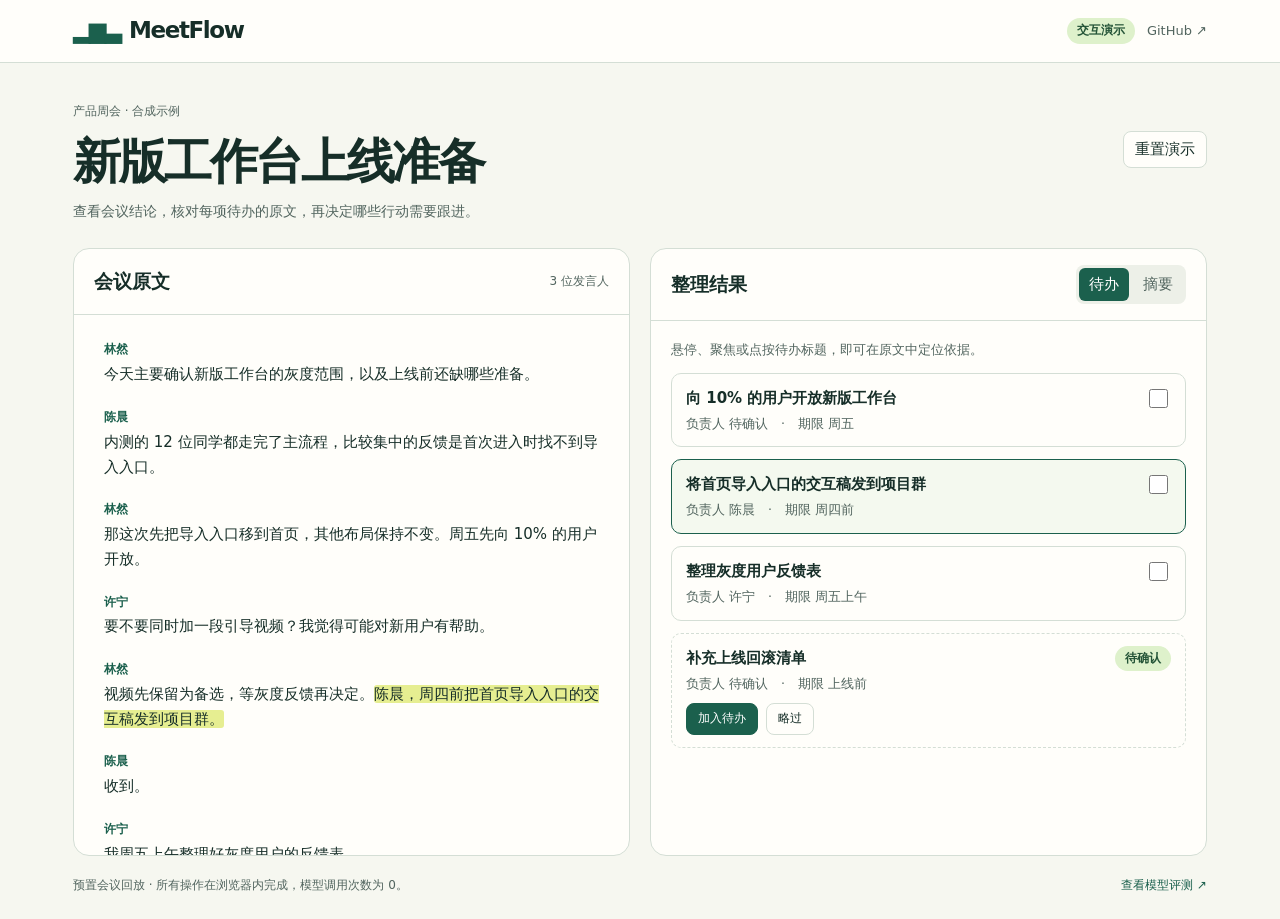
==== index.html @ 63479e6a "Publish MeetFlow AI workspace, interactive demo and model evaluation" ====
<!doctype html>
<html lang="zh-CN"><head><meta charset="utf-8"><meta name="viewport" content="width=device-width,initial-scale=1">
<meta http-equiv="Content-Security-Policy" content="default-src 'none'; style-src 'unsafe-inline'; script-src 'unsafe-inline'; connect-src 'none'; base-uri 'none'; form-action 'none'">
<title>MeetFlow · 会议工作台</title>
<style>
:root{--ink:#162e28;--sub:#52655f;--line:#d4ded5;--paper:#f6f7f0;--green:#1b604d;--mint:#def1cb;--white:#fffefa}
*{box-sizing:border-box}body{margin:0;background:var(--paper);color:var(--ink);font:15px/1.65 "Inter","Microsoft YaHei",system-ui,sans-serif}button,a{font:inherit}button{cursor:pointer}a{color:var(--green)}button:focus-visible,a:focus-visible{outline:3px solid #cf8a19;outline-offset:3px}
main,header>div{max-width:1230px;padding:0 clamp(16px,4vw,48px);margin:auto}header{border-bottom:1px solid var(--line);background:var(--white)}header>div,nav,.row,.head,.foot{display:flex;align-items:center;justify-content:space-between;gap:12px}header>div{height:62px}.brand{font-size:23px;font-weight:750;letter-spacing:-1.4px}.mark{color:var(--green);letter-spacing:-2px;margin-right:9px}nav a{color:var(--sub);font-size:13px;text-decoration:none}nav a:hover{text-decoration:underline}.pill,.tag{border-radius:99px;padding:3px 10px;font-size:12px;font-weight:600;background:var(--mint);color:#245437}.hero{padding:35px 0 25px}.hero h1{font-size:clamp(28px,4vw,48px);letter-spacing:-.05em;line-height:1.2;margin:10px 0}.hero p,.hint,.meta{color:var(--sub);margin:0}.hero p{font-size:14px}.reset,.muted,.act{border:1px solid var(--line);background:var(--white);color:var(--ink);border-radius:8px;padding:5px 11px}.reset{white-space:nowrap}.act{background:var(--green);color:white;border-color:var(--green)}.grid{display:grid;grid-template-columns:1fr 1fr;gap:20px;margin-bottom:20px}.pane{min-width:0;background:var(--white);border:1px solid var(--line);border-radius:16px;overflow:hidden}.head{border-bottom:1px solid var(--line);padding:16px 20px;min-height:66px}.head h2{font-size:19px;margin:0}.meta{font-size:12px}.inside{padding:18px 20px}.source{max-height:540px;overflow-y:auto;scrollbar-width:thin}.speech{padding:7px 10px;border-radius:8px;margin:0 0 3px}.speech b{display:block;color:var(--green);font-size:12px}.speech p{margin:2px 0 4px}mark{background:#e6ee91;color:var(--ink);border-radius:3px;box-decoration-break:clone}.tabs{display:flex;gap:4px;background:#edf0e8;padding:3px;border-radius:8px}.tabs button{background:none;color:var(--sub);border:0;padding:4px 10px;border-radius:6px}.tabs [aria-pressed=true]{background:var(--green);color:white}.hint{font-size:13px}.task{margin-top:12px;border:1px solid var(--line);border-radius:10px;padding:12px 14px}.task.chosen{border-color:var(--green);background:#f4f9ef}.title{border:0;background:transparent;padding:0;text-align:left;font-weight:700;color:var(--ink)}.done .title{text-decoration:line-through;color:var(--sub)}.task small{display:block;color:var(--sub);margin-top:3px}.actions{display:flex;align-items:center;gap:8px;margin-top:8px}.actions button{font-size:12px}.check{width:19px;height:19px;cursor:pointer;accent-color:var(--green)}.candidate{border-style:dashed}.summary h3{margin:16px 0 4px;font-size:15px}.summary ul{padding-left:20px;margin:0}.foot{padding:0 0 22px;color:var(--sub);font-size:12px;flex-wrap:wrap}.foot a{text-decoration:none}.screen{position:absolute;clip-path:inset(50%);height:1px;width:1px;overflow:hidden}@media(max-width:760px){.grid{grid-template-columns:1fr}.pane.result{order:-1}.source{max-height:unset}.hero{padding:24px 0 18px}.head,.inside{padding:13px 15px}.hero h1{font-size:28px}.head h2{font-size:17px}}
</style></head><body>
<header><div><span class="brand"><span class="mark" aria-hidden="true">▂▆▃</span>MeetFlow</span><nav><span class="pill">交互演示</span><a href="https://github.com/cinderellameixner-spec/meetflow-ai">GitHub ↗</a></nav></div></header>
<main><section class="hero"><div class="row"><div><span class="meta">产品周会 · 合成示例</span><h1>新版工作台上线准备</h1></div><button id="reset" class="reset">重置演示</button></div><p>查看会议结论，核对每项待办的原文，再决定哪些行动需要跟进。</p></section>
<div class="grid"><section class="pane"><div class="head"><h2 id="origin">会议原文</h2><span class="meta">3 位发言人</span></div><div class="inside source" id="source"></div></section>
<section class="pane result"><div class="head"><h2>整理结果</h2><div class="tabs"><button id="t" aria-pressed="true">待办</button><button id="s" aria-pressed="false">摘要</button></div></div><div id="result" class="inside"></div></section></div>
<div class="foot"><span>预置会议回放 · 所有操作在浏览器内完成，模型调用次数为 0。</span><a href="https://github.com/cinderellameixner-spec/meetflow-ai/blob/main/MeetFlow-Review-Comparison.md">查看模型评测 ↗</a></div><span class="screen" id="notice" role="status"></span></main>
<script>
const sample={
  "text": "产品周会 · 新版工作台上线准备\n\n林然：今天主要确认新版工作台的灰度范围，以及上线前还缺哪些准备。\n陈晨：内测的 12 位同学都走完了主流程，比较集中的反馈是首次进入时找不到导入入口。\n林然：那这次先把导入入口移到首页，其他布局保持不变。周五先向 10% 的用户开放。\n许宁：要不要同时加一段引导视频？我觉得可能对新用户有帮助。\n林然：视频先保留为备选，等灰度反馈再决定。陈晨，周四前把首页导入入口的交互稿发到项目群。\n陈晨：收到。\n许宁：我周五上午整理好灰度用户的反馈表。\n林然：上线前还要补一份回滚清单，负责人会后再定。",
  "summary": {
    "title": "新版工作台上线准备",
    "overview": "内测的 12 位同学均已走完主流程，但首次进入时较难找到导入入口。团队决定调整入口位置，并在周五开始小范围灰度。",
    "decisions": [
      "将导入入口移至首页，保留其他布局。",
      "周五先向 10% 的用户开放新版工作台。"
    ],
    "open_questions": [
      "是否增加引导视频，待灰度反馈后决定。",
      "回滚清单的负责人仍待确认。"
    ]
  },
  "tasks": [
    {
      "action": "向 10% 的用户开放新版工作台",
      "owner": null,
      "due": "周五",
      "evidence": "周五先向 10% 的用户开放。",
      "citations": {
        "action": {
          "quote": "周五先向 10% 的用户开放。",
          "start": 120,
          "end": 135,
          "line": 5
        },
        "due": {
          "quote": "周五先向 10% 的用户开放。",
          "start": 120,
          "end": 135,
          "line": 5
        }
      }
    },
    {
      "action": "将首页导入入口的交互稿发到项目群",
      "owner": "陈晨",
      "due": "周四前",
      "evidence": "陈晨，周四前把首页导入入口的交互稿发到项目群。",
      "citations": {
        "action": {
          "quote": "陈晨，周四前把首页导入入口的交互稿发到项目群。",
          "start": 187,
          "end": 210,
          "line": 7
        },
        "owner": {
          "quote": "陈晨，周四前把首页导入入口的交互稿发到项目群。",
          "start": 187,
          "end": 210,
          "line": 7
        },
        "due": {
          "quote": "陈晨，周四前把首页导入入口的交互稿发到项目群。",
          "start": 187,
          "end": 210,
          "line": 7
        }
      }
    },
    {
      "action": "整理灰度用户反馈表",
      "owner": "许宁",
      "due": "周五上午",
      "evidence": "许宁：我周五上午整理好灰度用户的反馈表。",
      "citations": {
        "action": {
          "quote": "许宁：我周五上午整理好灰度用户的反馈表。",
          "start": 218,
          "end": 238,
          "line": 9
        },
        "owner": {
          "quote": "许宁：我周五上午整理好灰度用户的反馈表。",
          "start": 218,
          "end": 238,
          "line": 9
        },
        "due": {
          "quote": "许宁：我周五上午整理好灰度用户的反馈表。",
          "start": 218,
          "end": 238,
          "line": 9
        }
      }
    },
    {
      "action": "补充上线回滚清单",
      "owner": null,
      "due": "上线前",
      "evidence": "上线前还要补一份回滚清单，负责人会后再定。",
      "citations": {
        "action": {
          "quote": "上线前还要补一份回滚清单，负责人会后再定。",
          "start": 242,
          "end": 263,
          "line": 10
        },
        "due": {
          "quote": "上线前还要补一份回滚清单，负责人会后再定。",
          "start": 242,
          "end": 263,
          "line": 10
        }
      }
    }
  ]
}
;
const lines=sample.text.split('\n').filter(x=>x.includes('：'));
const $=id=>document.getElementById(id);
function el(tag,txt,cls){const node=document.createElement(tag);if(txt!==undefined)node.textContent=txt;if(cls)node.className=cls;return node}
let status,selected,view;
function sources(id,scroll=false){selected=id;$('source').replaceChildren();let target;
 const evidence=sample.tasks[id]?.evidence;
 for(const line of lines){const block=el('div',undefined,'speech');const k=line.indexOf('：')+1;const pos=evidence?line.indexOf(evidence):-1;const name=el('b',line.slice(0,k-1));const p=el('p');
 if(pos<0)p.textContent=line.slice(k);else{const start=Math.max(k,pos);p.append(line.slice(k,start),el('mark',line.slice(start,pos+evidence.length)),line.slice(pos+evidence.length));target=block}
 block.append(name,p);$('source').append(block)}
 document.querySelectorAll('.task').forEach(card=>card.classList.toggle('chosen',+card.dataset.id===id));
 if(scroll&&target)target.scrollIntoView({block:'nearest',behavior:'smooth'});
}
function btn(text,cls,act){const b=el('button',text,cls);b.onclick=act;return b}
function render(){const out=$('result');out.replaceChildren();$('t').setAttribute('aria-pressed',view==='tasks');$('s').setAttribute('aria-pressed',view==='summary');
 if(view==='summary'){const d=el('div',undefined,'summary');d.append(el('p',sample.summary.overview));for(const [name,entries] of [['已确认结论',sample.summary.decisions],['待确认问题',sample.summary.open_questions]]){const list=el('ul');entries.forEach(x=>list.append(el('li',x)));d.append(el('h3',name),list)}out.append(d);sources(-1);return}
 out.append(el('p','悬停、聚焦或点按待办标题，即可在原文中定位依据。','hint'));
 sample.tasks.forEach((task,id)=>{const st=status[id];if(st==='dismissed')return;
 const card=el('article',undefined,'task'+(st==='candidate'?' candidate':'')+(st==='done'?' done':''));card.dataset.id=id;const row=el('div',undefined,'row');const title=btn(task.action,'title',()=>sources(id,true));title.onfocus=()=>sources(id);title.onmouseenter=()=>sources(id);row.append(title);
 if(st==='candidate')row.append(el('span','待确认','tag'));else{const check=el('input');check.type='checkbox';check.className='check';check.checked=st==='done';check.setAttribute('aria-label','标记完成：'+task.action);check.onchange=()=>{status[id]=check.checked?'done':'active';card.classList.toggle('done',check.checked);$('notice').textContent=check.checked?'已完成':'已恢复'};row.append(check)}
 card.append(row,el('small','负责人 '+(task.owner||'待确认')+'　·　期限 '+(task.due||'待确认')));
 if(st==='candidate'){const acts=el('div',undefined,'actions');for(const [label,v,cls] of [['加入待办','active','act'],['略过','dismissed','muted']])acts.append(btn(label,cls,()=>{status[id]=v;$('notice').textContent=label;render();$('reset').focus()}));card.append(acts)}
 out.append(card)});sources(status[selected]==='dismissed'?-1:selected)}
function reset(){status=sample.tasks.map((_,i)=>i===3?'candidate':'active');view='tasks';selected=1;render()}
$('reset').onclick=reset;$('s').onclick=()=>{view='summary';render()};$('t').onclick=()=>{view='tasks';render()};reset();
</script></body></html>
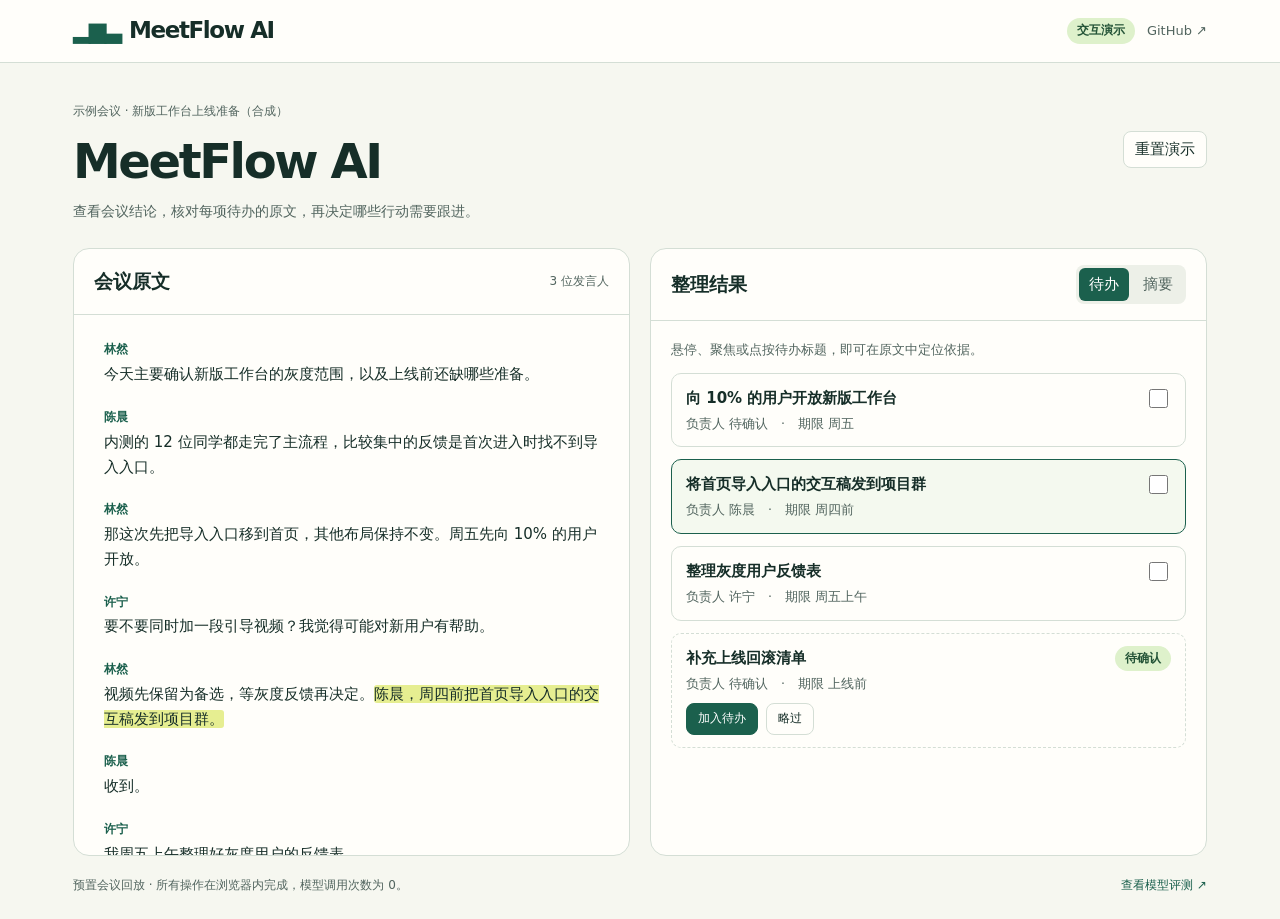
==== commit 09c0820f: "Use MeetFlow AI as the demo title" ====
--- a/index.html
+++ b/index.html
@@ -1,14 +1,14 @@
 <!doctype html>
 <html lang="zh-CN"><head><meta charset="utf-8"><meta name="viewport" content="width=device-width,initial-scale=1">
 <meta http-equiv="Content-Security-Policy" content="default-src 'none'; style-src 'unsafe-inline'; script-src 'unsafe-inline'; connect-src 'none'; base-uri 'none'; form-action 'none'">
-<title>MeetFlow · 会议工作台</title>
+<title>MeetFlow AI · 会议工作台</title>
 <style>
 :root{--ink:#162e28;--sub:#52655f;--line:#d4ded5;--paper:#f6f7f0;--green:#1b604d;--mint:#def1cb;--white:#fffefa}
 *{box-sizing:border-box}body{margin:0;background:var(--paper);color:var(--ink);font:15px/1.65 "Inter","Microsoft YaHei",system-ui,sans-serif}button,a{font:inherit}button{cursor:pointer}a{color:var(--green)}button:focus-visible,a:focus-visible{outline:3px solid #cf8a19;outline-offset:3px}
 main,header>div{max-width:1230px;padding:0 clamp(16px,4vw,48px);margin:auto}header{border-bottom:1px solid var(--line);background:var(--white)}header>div,nav,.row,.head,.foot{display:flex;align-items:center;justify-content:space-between;gap:12px}header>div{height:62px}.brand{font-size:23px;font-weight:750;letter-spacing:-1.4px}.mark{color:var(--green);letter-spacing:-2px;margin-right:9px}nav a{color:var(--sub);font-size:13px;text-decoration:none}nav a:hover{text-decoration:underline}.pill,.tag{border-radius:99px;padding:3px 10px;font-size:12px;font-weight:600;background:var(--mint);color:#245437}.hero{padding:35px 0 25px}.hero h1{font-size:clamp(28px,4vw,48px);letter-spacing:-.05em;line-height:1.2;margin:10px 0}.hero p,.hint,.meta{color:var(--sub);margin:0}.hero p{font-size:14px}.reset,.muted,.act{border:1px solid var(--line);background:var(--white);color:var(--ink);border-radius:8px;padding:5px 11px}.reset{white-space:nowrap}.act{background:var(--green);color:white;border-color:var(--green)}.grid{display:grid;grid-template-columns:1fr 1fr;gap:20px;margin-bottom:20px}.pane{min-width:0;background:var(--white);border:1px solid var(--line);border-radius:16px;overflow:hidden}.head{border-bottom:1px solid var(--line);padding:16px 20px;min-height:66px}.head h2{font-size:19px;margin:0}.meta{font-size:12px}.inside{padding:18px 20px}.source{max-height:540px;overflow-y:auto;scrollbar-width:thin}.speech{padding:7px 10px;border-radius:8px;margin:0 0 3px}.speech b{display:block;color:var(--green);font-size:12px}.speech p{margin:2px 0 4px}mark{background:#e6ee91;color:var(--ink);border-radius:3px;box-decoration-break:clone}.tabs{display:flex;gap:4px;background:#edf0e8;padding:3px;border-radius:8px}.tabs button{background:none;color:var(--sub);border:0;padding:4px 10px;border-radius:6px}.tabs [aria-pressed=true]{background:var(--green);color:white}.hint{font-size:13px}.task{margin-top:12px;border:1px solid var(--line);border-radius:10px;padding:12px 14px}.task.chosen{border-color:var(--green);background:#f4f9ef}.title{border:0;background:transparent;padding:0;text-align:left;font-weight:700;color:var(--ink)}.done .title{text-decoration:line-through;color:var(--sub)}.task small{display:block;color:var(--sub);margin-top:3px}.actions{display:flex;align-items:center;gap:8px;margin-top:8px}.actions button{font-size:12px}.check{width:19px;height:19px;cursor:pointer;accent-color:var(--green)}.candidate{border-style:dashed}.summary h3{margin:16px 0 4px;font-size:15px}.summary ul{padding-left:20px;margin:0}.foot{padding:0 0 22px;color:var(--sub);font-size:12px;flex-wrap:wrap}.foot a{text-decoration:none}.screen{position:absolute;clip-path:inset(50%);height:1px;width:1px;overflow:hidden}@media(max-width:760px){.grid{grid-template-columns:1fr}.pane.result{order:-1}.source{max-height:unset}.hero{padding:24px 0 18px}.head,.inside{padding:13px 15px}.hero h1{font-size:28px}.head h2{font-size:17px}}
 </style></head><body>
-<header><div><span class="brand"><span class="mark" aria-hidden="true">▂▆▃</span>MeetFlow</span><nav><span class="pill">交互演示</span><a href="https://github.com/cinderellameixner-spec/meetflow-ai">GitHub ↗</a></nav></div></header>
-<main><section class="hero"><div class="row"><div><span class="meta">产品周会 · 合成示例</span><h1>新版工作台上线准备</h1></div><button id="reset" class="reset">重置演示</button></div><p>查看会议结论，核对每项待办的原文，再决定哪些行动需要跟进。</p></section>
+<header><div><span class="brand"><span class="mark" aria-hidden="true">▂▆▃</span>MeetFlow AI</span><nav><span class="pill">交互演示</span><a href="https://github.com/cinderellameixner-spec/meetflow-ai">GitHub ↗</a></nav></div></header>
+<main><section class="hero"><div class="row"><div><span class="meta">示例会议 · 新版工作台上线准备（合成）</span><h1>MeetFlow AI</h1></div><button id="reset" class="reset">重置演示</button></div><p>查看会议结论，核对每项待办的原文，再决定哪些行动需要跟进。</p></section>
 <div class="grid"><section class="pane"><div class="head"><h2 id="origin">会议原文</h2><span class="meta">3 位发言人</span></div><div class="inside source" id="source"></div></section>
 <section class="pane result"><div class="head"><h2>整理结果</h2><div class="tabs"><button id="t" aria-pressed="true">待办</button><button id="s" aria-pressed="false">摘要</button></div></div><div id="result" class="inside"></div></section></div>
 <div class="foot"><span>预置会议回放 · 所有操作在浏览器内完成，模型调用次数为 0。</span><a href="https://github.com/cinderellameixner-spec/meetflow-ai/blob/main/MeetFlow-Review-Comparison.md">查看模型评测 ↗</a></div><span class="screen" id="notice" role="status"></span></main>
